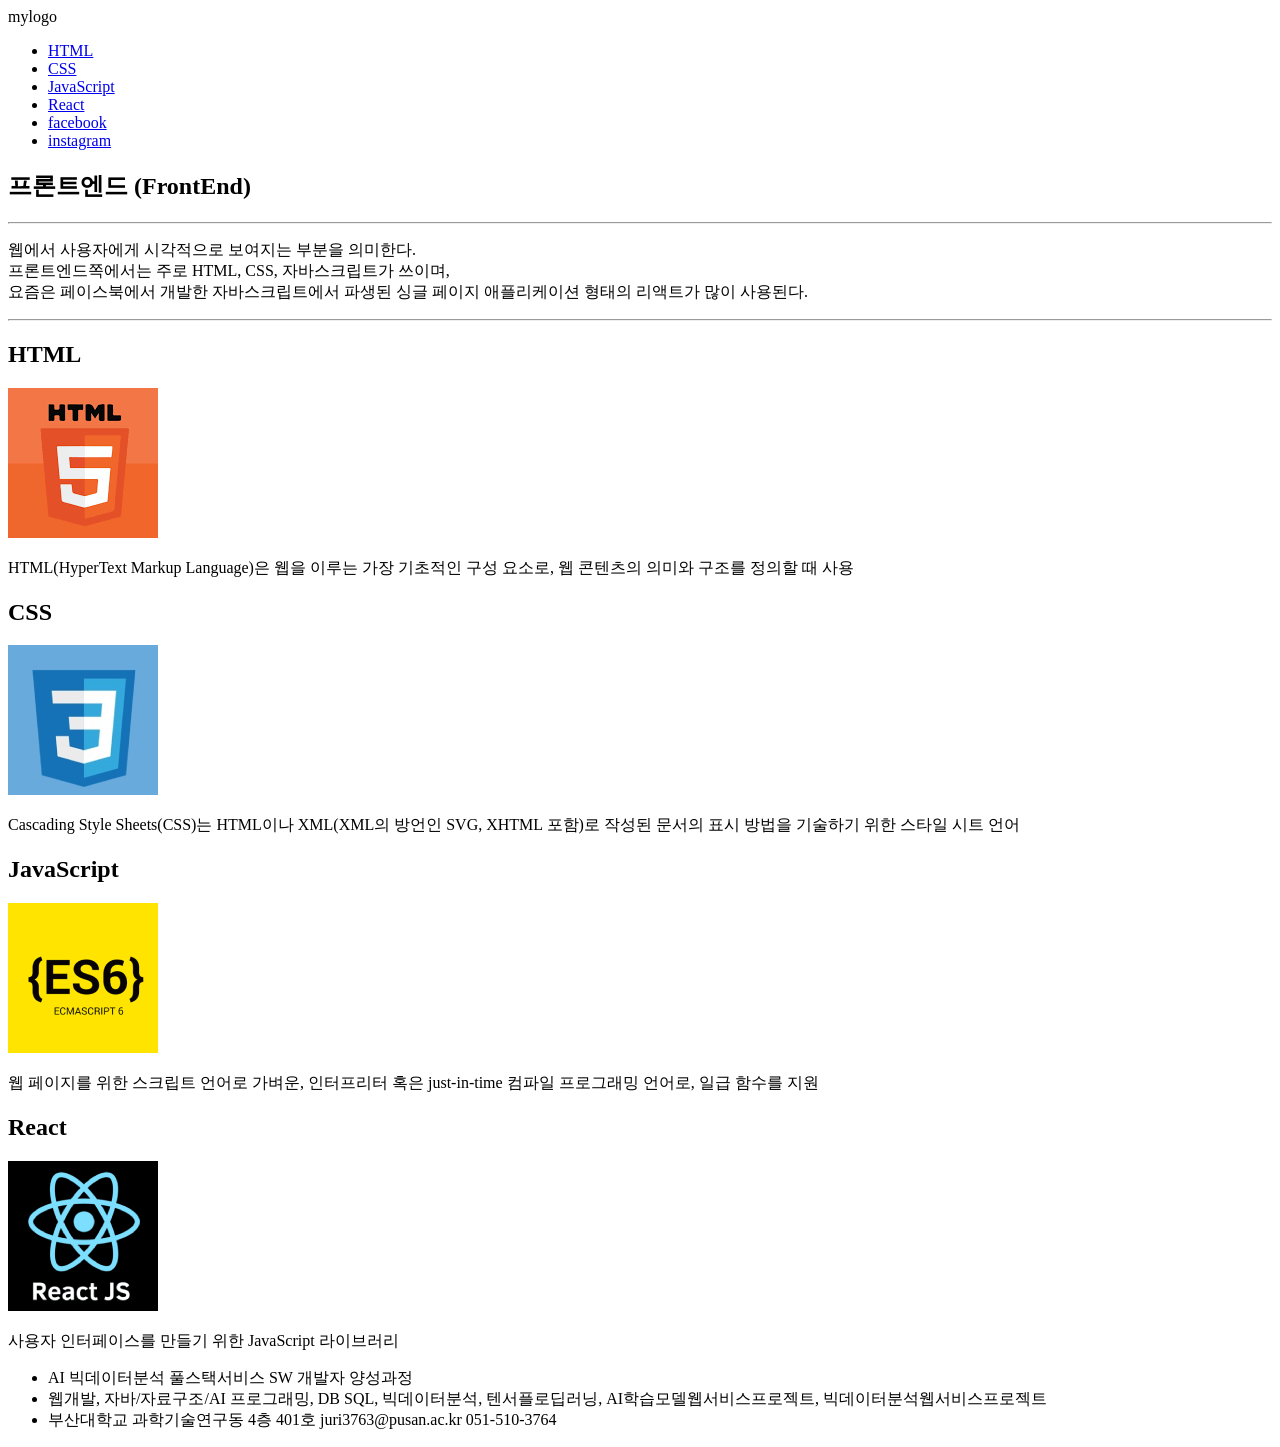
==== 02/02.html @ 2b5cc47b "html basic" ====
<!DOCTYPE html>
<html lang="ko">

<head>
    <meta charset="UTF-8">
    <meta name="viewport" content="width=device-width, initial-scale=1.0">
    <title>HTML 기초</title>
</head>

<body>
    <!-- 메뉴영역 -->
    <header>
        <nav>
            <div> mylogo </div>
            <ul>
                <li><a href="#h2html">HTML</a></li>
                <li><a href="#h2css">CSS</a></li>
                <li><a href="#h2js">JavaScript</a></li>
                <li><a href="#h2react">React</a></li>
                <li><a href="https://www.facebook.com/" target="_blank">facebook</a> </li>
                <li><a href="https://www.instagram.com/" target="_blank">instagram</a></li>
            </ul>
        </nav>
    </header>

    <!-- 메인영역 -->
    <main>
        <section>
            <h1>
                프론트엔드
                (FrontEnd)
            </h1>
            <hr>
            <p>
                웹에서 사용자에게 시각적으로 보여지는 부분을 의미한다.
                <br>프론트엔드쪽에서는 주로 <span>HTML, CSS, 자바스크립트</span>가 쓰이며,
                <br>요즘은 페이스북에서 개발한 자바스크립트에서 파생된 싱글 페이지 애플리케이션 형태의 리액트가 많이 사용된다.
            </p>
            <hr>
        </section>

        <section>
            <h2 id='h2html'> HTML </h2>
            <div>
                <img src="../img/html.png" alt="HTML">
            </div>
            <p>HTML(HyperText Markup Language)은 웹을 이루는 가장 기초적인 구성 요소로, 웹 콘텐츠의 의미와 구조를 정의할 때 사용
            </p>
        </section>

        <section>
            <h2 id='h2css'>CSS</h2>
            <div>
                <img src="../img/css.png" alt="CSS">
            </div>
            <p>Cascading Style Sheets(CSS)는 HTML이나 XML(XML의 방언인 SVG, XHTML 포함)로 작성된 문서의 표시 방법을 기술하기 위한 스타일 시트 언어
            </p>
        </section>

        <section>
            <h2 id='h2js' alt="JavaScript">JavaScript</h2>
            <div>
                <img src="../img/js.png">
            </div>
            <p>웹 페이지를 위한 스크립트 언어로 가벼운, 인터프리터 혹은 just-in-time 컴파일 프로그래밍 언어로, 일급 함수를 지원
            </p>
        </section>

        <section>
            <h2 id='h2react' alt="REACT">React</h2>
            <div>
                <img src="../img/react.png">
            </div>
            <p>사용자 인터페이스를 만들기 위한 JavaScript 라이브러리
            </p>
        </section>
    </main>

    <footer>
        <ul>
            <li>AI 빅데이터분석 풀스택서비스 SW 개발자 양성과정</li>
            <li>웹개발, 자바/자료구조/AI 프로그래밍, DB SQL, 빅데이터분석, 텐서플로딥러닝, AI학습모델웹서비스프로젝트, 빅데이터분석웹서비스프로젝트</li>
            <li>부산대학교 과학기술연구동 4층 401호 juri3763@pusan.ac.kr 051-510-3764</li>
        </ul>
    </footer>

</body>

</html>
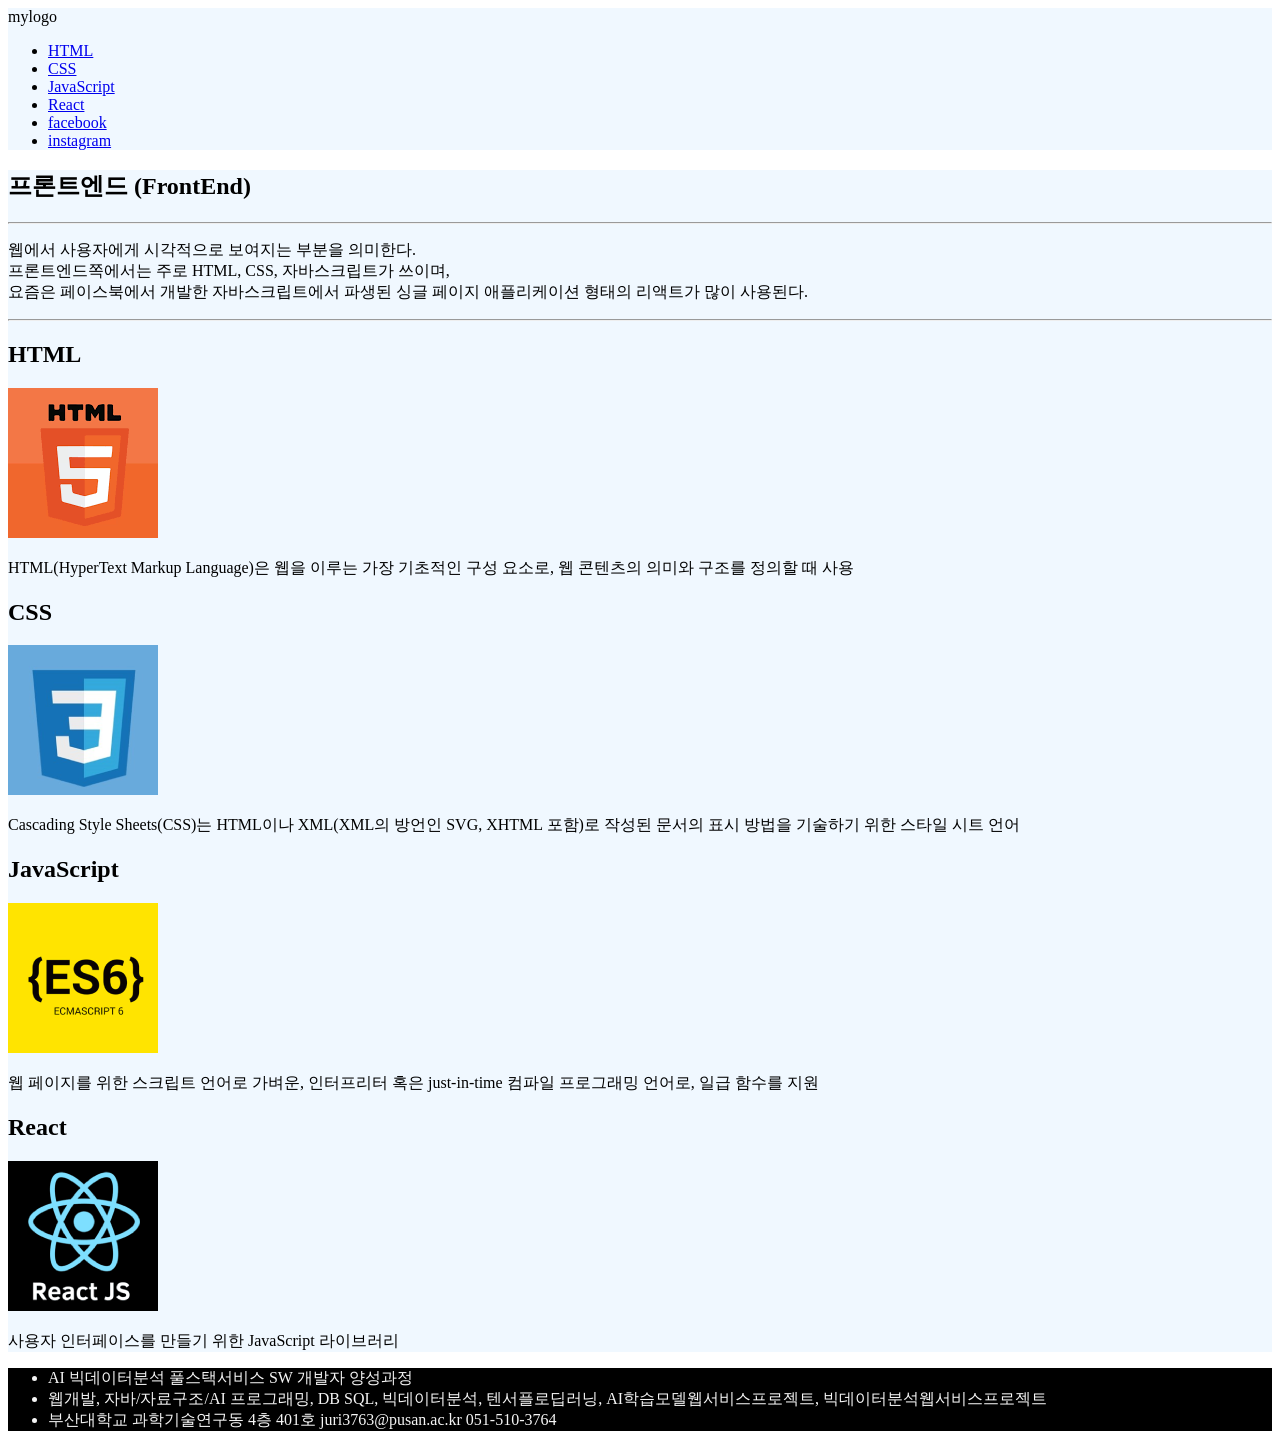
==== commit 8f1abe09: "css basic" ====
--- a/02/02.html
+++ b/02/02.html
@@ -4,14 +4,25 @@
 <head>
     <meta charset="UTF-8">
     <meta name="viewport" content="width=device-width, initial-scale=1.0">
-    <title>HTML 기초</title>
+    <title>CSS 기초</title>
+    <link rel="stylesheet" type="text/css" href="./02.css">
+    <!-- style 태그 사용
+    <style>
+        main{
+            background-color: aliceblue;
+        }
+    </style>
+    -->
+    
 </head>
 
 <body>
     <!-- 메뉴영역 -->
+    <!-- 인라인 속성  css 사용-->
+    <!-- <header style="background-color: aliceblue;"> -->
     <header>
+        <div> mylogo </div>
         <nav>
-            <div> mylogo </div>
             <ul>
                 <li><a href="#h2html">HTML</a></li>
                 <li><a href="#h2css">CSS</a></li>
@@ -25,7 +36,7 @@
 
     <!-- 메인영역 -->
     <main>
-        <section>
+        <article>
             <h1>
                 프론트엔드
                 (FrontEnd)
@@ -37,7 +48,7 @@
                 <br>요즘은 페이스북에서 개발한 자바스크립트에서 파생된 싱글 페이지 애플리케이션 형태의 리액트가 많이 사용된다.
             </p>
             <hr>
-        </section>
+        </article>
 
         <section>
             <h2 id='h2html'> HTML </h2>
--- a/02/02.css
+++ b/02/02.css
@@ -0,0 +1,12 @@
+header {
+    background-color: aliceblue;
+}
+
+main {
+    background-color: aliceblue;
+}
+
+footer{
+    background-color: black;
+    color: whitesmoke ;
+}
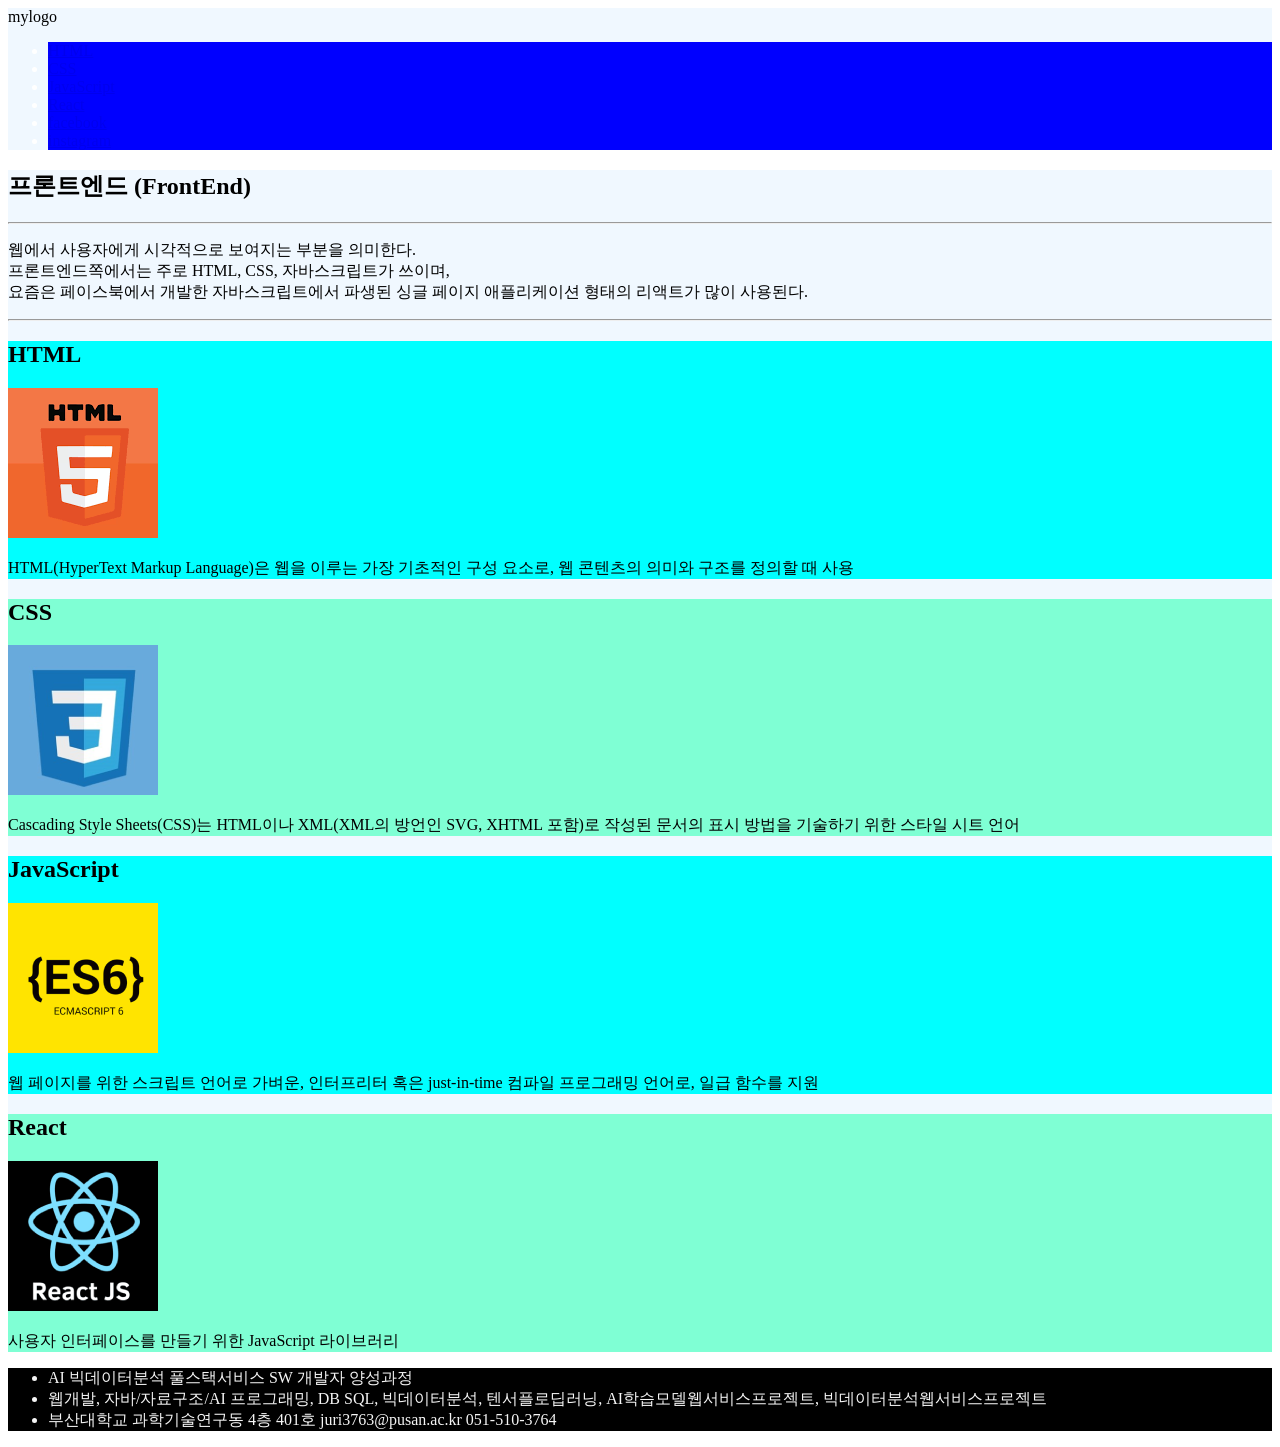
==== commit d112a36c: "css basic" ====
--- a/02/02.html
+++ b/02/02.html
@@ -23,7 +23,7 @@
     <header>
         <div> mylogo </div>
         <nav>
-            <ul>
+            <ul id="menu">
                 <li><a href="#h2html">HTML</a></li>
                 <li><a href="#h2css">CSS</a></li>
                 <li><a href="#h2js">JavaScript</a></li>
@@ -50,7 +50,7 @@
             <hr>
         </article>
 
-        <section>
+        <section class="s1">
             <h2 id='h2html'> HTML </h2>
             <div>
                 <img src="../img/html.png" alt="HTML">
@@ -59,7 +59,7 @@
             </p>
         </section>
 
-        <section>
+        <section class="s2">
             <h2 id='h2css'>CSS</h2>
             <div>
                 <img src="../img/css.png" alt="CSS">
@@ -68,7 +68,7 @@
             </p>
         </section>
 
-        <section>
+        <section class="s1">
             <h2 id='h2js' alt="JavaScript">JavaScript</h2>
             <div>
                 <img src="../img/js.png">
@@ -77,7 +77,7 @@
             </p>
         </section>
 
-        <section>
+        <section class="s2">
             <h2 id='h2react' alt="REACT">React</h2>
             <div>
                 <img src="../img/react.png">
--- a/02/02.css
+++ b/02/02.css
@@ -9,4 +9,25 @@
 footer{
     background-color: black;
     color: whitesmoke ;
+}
+
+#menu>li{
+    background-color: blue;
+    color: white;
+}
+
+#menu > a{
+    color: white;
+}
+
+section{
+    background-color: white;
+}
+
+.s1 {
+    background-color: aqua;
+}
+
+.s2 {
+    background-color: aquamarine;
 }
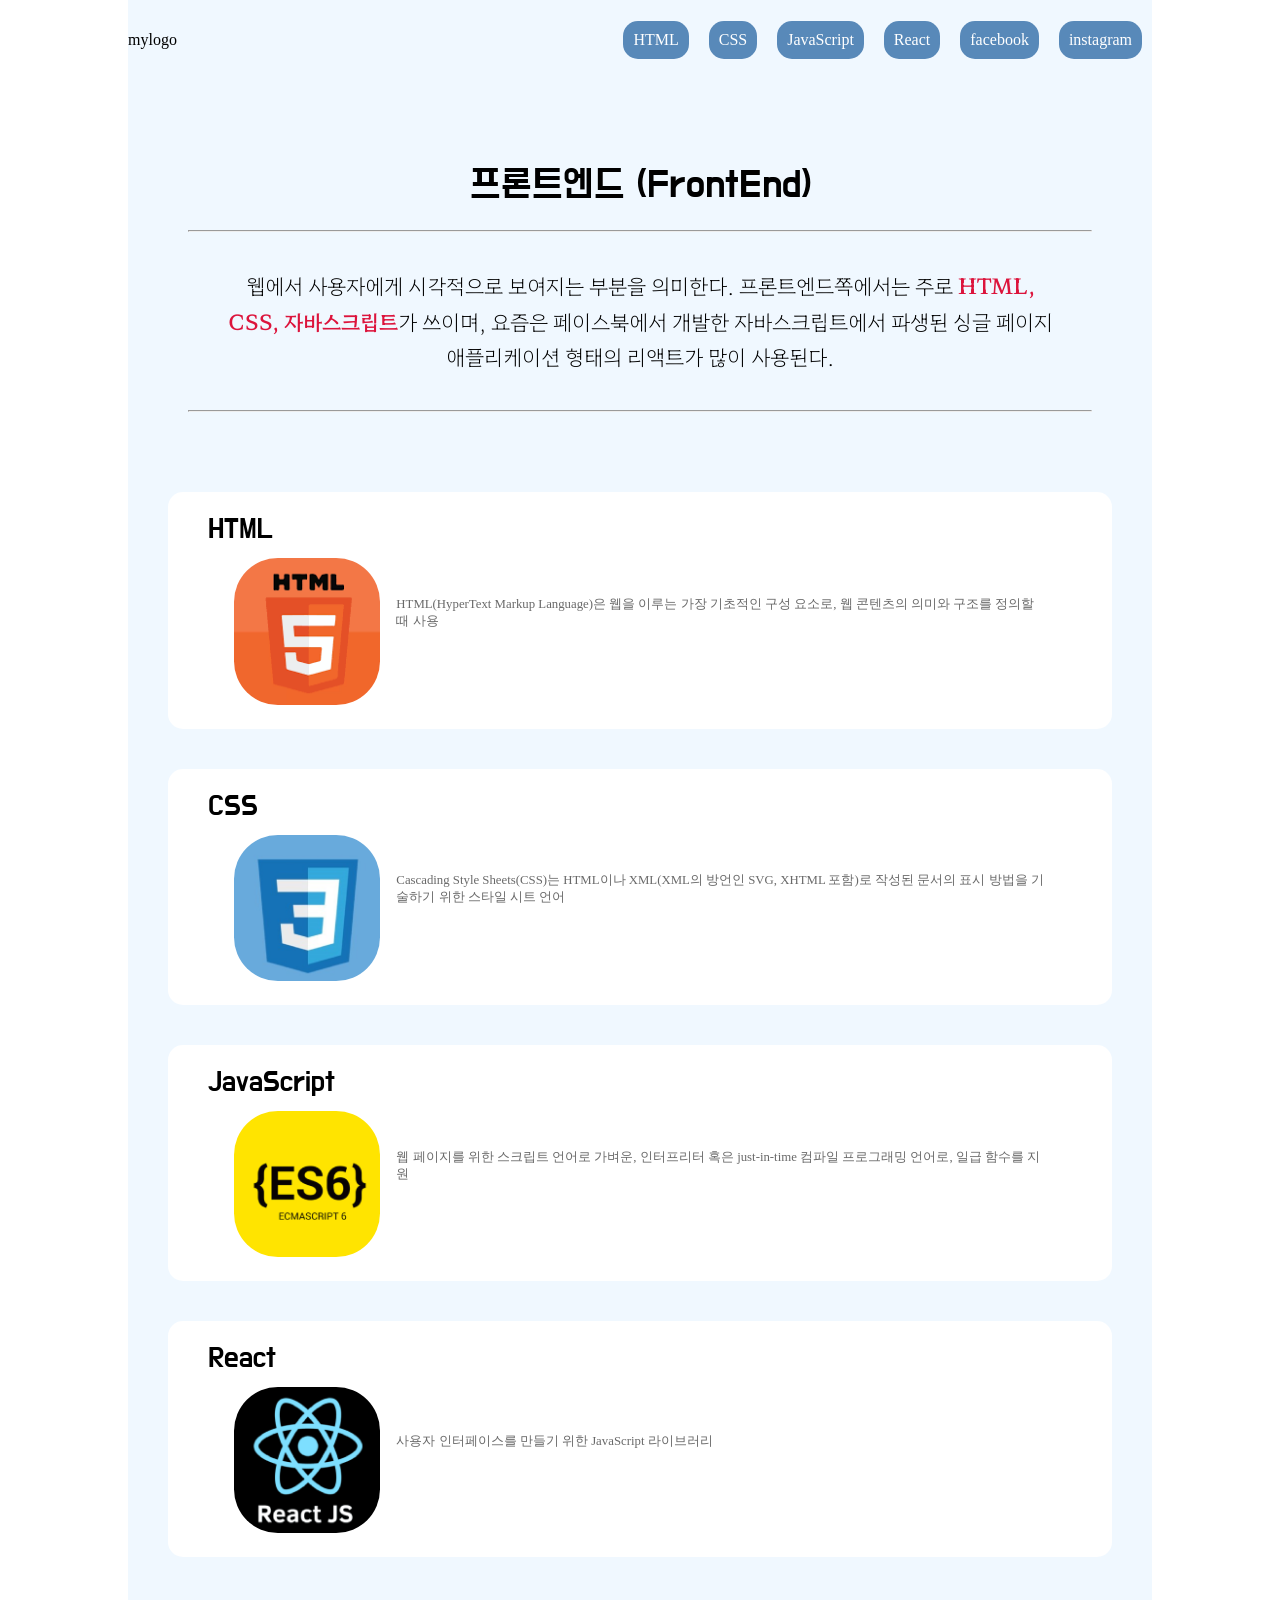
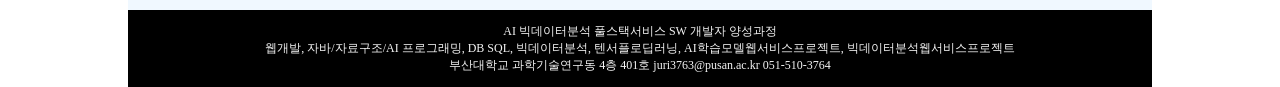
==== commit 93ded1b8: "css basic2" ====
--- a/02/02.html
+++ b/02/02.html
@@ -6,6 +6,10 @@
     <meta name="viewport" content="width=device-width, initial-scale=1.0">
     <title>CSS 기초</title>
     <link rel="stylesheet" type="text/css" href="./02.css">
+    <link rel="preconnect" href="https://fonts.googleapis.com">
+    <link rel="preconnect" href="https://fonts.gstatic.com" crossorigin>
+    <link href="https://fonts.googleapis.com/css2?family=Do+Hyeon&family=Gowun+Dodum&family=Hahmlet:wght@100..900&family=Noto+Sans+KR:wght@100..900&display=swap" rel="stylesheet">
+   
     <!-- style 태그 사용
     <style>
         main{
@@ -24,12 +28,12 @@
         <div> mylogo </div>
         <nav>
             <ul id="menu">
-                <li><a href="#h2html">HTML</a></li>
-                <li><a href="#h2css">CSS</a></li>
-                <li><a href="#h2js">JavaScript</a></li>
-                <li><a href="#h2react">React</a></li>
-                <li><a href="https://www.facebook.com/" target="_blank">facebook</a> </li>
-                <li><a href="https://www.instagram.com/" target="_blank">instagram</a></li>
+                <li class='munuLi'><a href="#h2html">HTML</a></li>
+                <li class='munuLi'><a href="#h2css">CSS</a></li>
+                <li class='munuLi'><a href="#h2js">JavaScript</a></li>
+                <li class='munuLi'><a href="#h2react">React</a></li>
+                <li class='munuLi'><a href="https://www.facebook.com/" target="_blank">facebook</a> </li>
+                <li class='munuLi'><a href="https://www.instagram.com/" target="_blank">instagram</a></li>
             </ul>
         </nav>
     </header>
@@ -42,48 +46,56 @@
                 (FrontEnd)
             </h1>
             <hr>
-            <p>
+            <p id="artP">
                 웹에서 사용자에게 시각적으로 보여지는 부분을 의미한다.
-                <br>프론트엔드쪽에서는 주로 <span>HTML, CSS, 자바스크립트</span>가 쓰이며,
-                <br>요즘은 페이스북에서 개발한 자바스크립트에서 파생된 싱글 페이지 애플리케이션 형태의 리액트가 많이 사용된다.
+                프론트엔드쪽에서는 주로 <span>HTML, CSS, 자바스크립트</span>가 쓰이며,
+                요즘은 페이스북에서 개발한 자바스크립트에서 파생된 싱글 페이지 애플리케이션 형태의 리액트가 많이 사용된다.
             </p>
             <hr>
         </article>
 
         <section class="s1">
             <h2 id='h2html'> HTML </h2>
-            <div>
-                <img src="../img/html.png" alt="HTML">
+            <div class="secDiv">
+                <div>
+                    <img src="../img/html.png" alt="HTML">
+                </div>
+                <p>HTML(HyperText Markup Language)은 웹을 이루는 가장 기초적인 구성 요소로, 웹 콘텐츠의 의미와 구조를 정의할 때 사용
+                </p>
             </div>
-            <p>HTML(HyperText Markup Language)은 웹을 이루는 가장 기초적인 구성 요소로, 웹 콘텐츠의 의미와 구조를 정의할 때 사용
-            </p>
         </section>
 
         <section class="s2">
             <h2 id='h2css'>CSS</h2>
-            <div>
-                <img src="../img/css.png" alt="CSS">
+            <div class="secDiv">
+                <div>
+                    <img src="../img/css.png" alt="CSS">
+                </div>
+                <p>Cascading Style Sheets(CSS)는 HTML이나 XML(XML의 방언인 SVG, XHTML 포함)로 작성된 문서의 표시 방법을 기술하기 위한 스타일 시트 언어
+                </p>
             </div>
-            <p>Cascading Style Sheets(CSS)는 HTML이나 XML(XML의 방언인 SVG, XHTML 포함)로 작성된 문서의 표시 방법을 기술하기 위한 스타일 시트 언어
-            </p>
         </section>
 
         <section class="s1">
             <h2 id='h2js' alt="JavaScript">JavaScript</h2>
-            <div>
-                <img src="../img/js.png">
+            <div class="secDiv">
+                <div>
+                    <img src="../img/js.png">
+                </div>
+                <p>웹 페이지를 위한 스크립트 언어로 가벼운, 인터프리터 혹은 just-in-time 컴파일 프로그래밍 언어로, 일급 함수를 지원
+                </p>
             </div>
-            <p>웹 페이지를 위한 스크립트 언어로 가벼운, 인터프리터 혹은 just-in-time 컴파일 프로그래밍 언어로, 일급 함수를 지원
-            </p>
         </section>
 
         <section class="s2">
             <h2 id='h2react' alt="REACT">React</h2>
-            <div>
-                <img src="../img/react.png">
+            <div class="secDiv">
+                <div>
+                    <img src="../img/react.png">
+                </div>
+                <p>사용자 인터페이스를 만들기 위한 JavaScript 라이브러리
+                </p>
             </div>
-            <p>사용자 인터페이스를 만들기 위한 JavaScript 라이브러리
-            </p>
         </section>
     </main>
 
--- a/02/02.css
+++ b/02/02.css
@@ -1,33 +1,182 @@
-header {
-    background-color: aliceblue;
+*{
+    padding: 0px;
+    margin: 0px;
+    box-sizing: border-box;     /* padding 및 margin 설정이 width, height 내에서 설정되도록 */
 }
 
-main {
+header, main, footer{
+    width: 80%;
+    margin-left: 10%;
+}
+
+header,main {
     background-color: aliceblue;
+
 }
+
+main{
+    padding-bottom: 1%;
+}
+
+
+/* 
+부등호 header>ul 은 바로 아래 자식만 서칭
+공백 header ul 은 하위 모든 자식 서칭  
+*/
+
+header, header ul {
+    display: flex;              /* 여러 요소들을 수직, 수평 선택적으로 배치하기 위함 */
+    flex-direction: row;        /*수평배치*/
+    justify-content: space-between;     /*요소 사이들의 공간을 균일하게 분배 */
+    align-items: center;        /* 수직 기준 위치 설정 */
+}
+
+header{
+    height: 80px;
+    
+}
+
+h1{
+    font-family: "Do Hyeon", sans-serif;
+    font-weight: 400;
+    font-style: normal;
+    font-size: 250%;
+}
+
+#artP{
+    padding: 4%;
+    line-height: 170%;
+    font-family: "Hahmlet", serif;
+    font-optical-sizing: auto;
+    font-weight: 200;
+    font-style: normal;
+    font-size: 130%;
+}
+article p {
+    padding: 30% 0%;
+}
+
+/* header ul{
+    display: flex;
+    flex-direction: row;   
+    justify-content: space-between; 
+} */
+
+ul {
+    list-style: none;   /* list 앞의 점 없애기 */
+
+}
+
+.munuLi {
+    margin-right: 10px;
+    margin-Left : 10px;
+    padding: 10px;
+    background-color: rgb(88, 137, 185);
+    border-radius: 15px;
+}
+
+.munuLi:hover {
+    background-color: rgb(150, 205, 224);
+    
+}
+a {
+    text-decoration: none;
+    color: white;
+}
+
+article {
+    padding: 60px;
+}
+
+h1, article>p {
+    justify-content: center;
+    align-items: center;
+    text-align: center;
+    padding: 20px;
+}
+
+span{
+    color: crimson;
+    font-family: "Hahmlet", serif;
+    font-weight: 500;
+}
+
+section{
+    margin: 20px 40px 40px 40px;
+    padding : 20px 40px 20px 40px;    /* 2개입력시 위/아래  왼/오 */
+    background-color: white;
+    border-radius: 15px;
+}
+
+h2 {
+    padding-bottom: 10px;
+    font-family: "Do Hyeon", sans-serif;
+    font-weight: 400;
+    font-style: normal;
+    font-size: 180%;
+}
+.secDiv {
+    display: flex;
+    flex-direction: row;
+    align-items: center;
+    padding-left: 3%;
+    padding-right: 3%;
+}
+
+.secDiv > div {
+    width: 20%;
+    
+}
+
+.secDiv img{
+    width: 90%;
+    border-radius: 30%;
+}
+.secDiv > p {
+    width: 80%;
+    font-size: 80%;
+    
+    color: dimgray;
+    padding-bottom: 5%;
+    
+}
+
 
 footer{
     background-color: black;
     color: whitesmoke ;
+    font-size: 75%;
+    text-align: center;
+    padding: 1% 0%;
 }
 
-#menu>li{
-    background-color: blue;
-    color: white;
+@media screen and (max-width : 1024px) {
+    header, main, footer{
+        width: 100%;
+        margin-left: 0px;
+    }
 }
 
-#menu > a{
-    color: white;
-}
+@media screen and (max-width : 768px) {
+    header, header ul {
+        display: flex;              /* 여러 요소들을 수직, 수평 선택적으로 배치하기 위함 */
+        flex-direction: column;        /*수평배치*/
+        justify-content: space-between;     /*요소 사이들의 공간을 균일하게 분배 */
+        align-items: center;        /* 수직 기준 위치 설정 */
+        width: 100%;
+    }
 
-section{
-    background-color: white;
-}
+    header{
+        height: auto;
+        padding: 20px;
+        
 
-.s1 {
-    background-color: aqua;
-}
+    }
 
-.s2 {
-    background-color: aquamarine;
+    header li{
+        width: 90%;
+        margin-bottom: 5px;
+        text-align: center;
+    }
+
 }
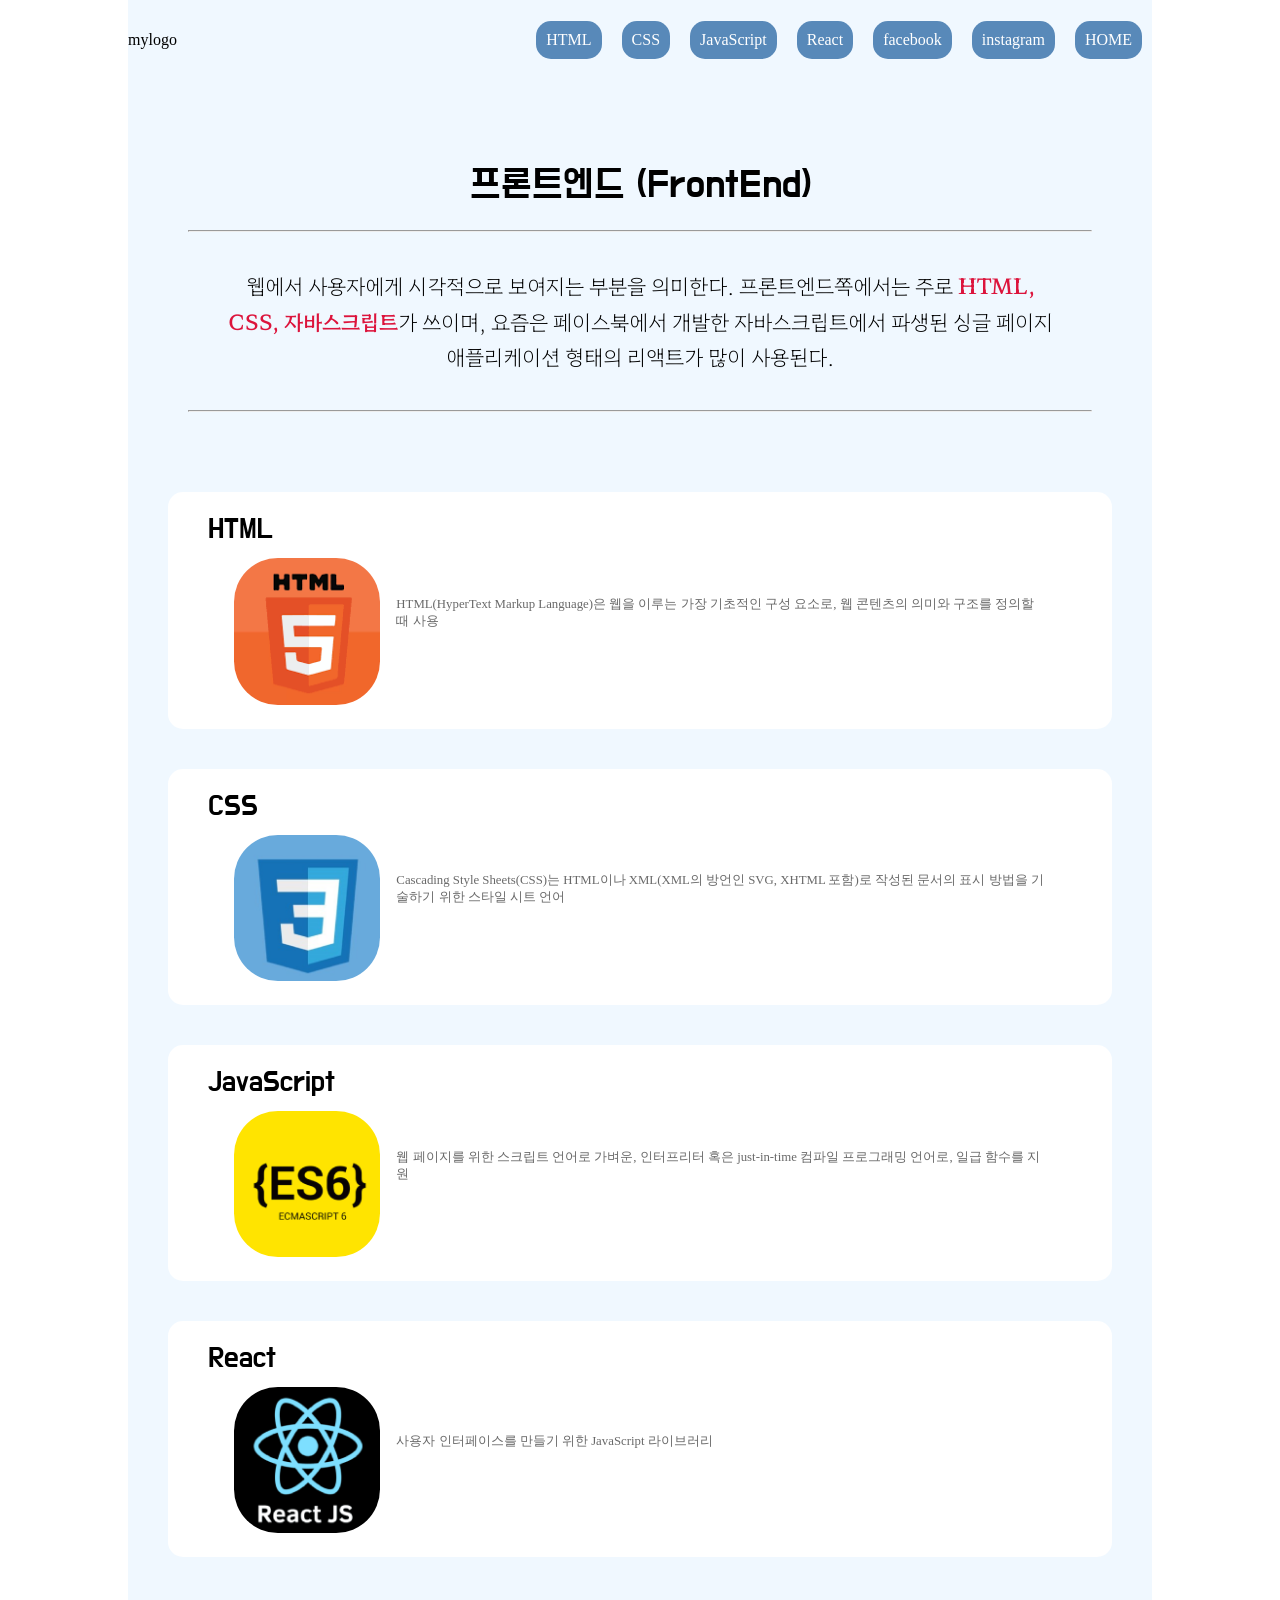
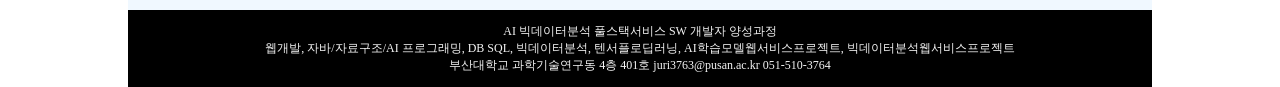
==== commit f403cf4c: "js 기초" ====
--- a/02/02.html
+++ b/02/02.html
@@ -34,6 +34,7 @@
                 <li class='munuLi'><a href="#h2react">React</a></li>
                 <li class='munuLi'><a href="https://www.facebook.com/" target="_blank">facebook</a> </li>
                 <li class='munuLi'><a href="https://www.instagram.com/" target="_blank">instagram</a></li>
+                <li class='munuLi'><a href="../index.html" target="_blank">HOME</a></li>
             </ul>
         </nav>
     </header>
--- a/02/02.css
+++ b/02/02.css
@@ -77,8 +77,8 @@
 
 .munuLi:hover {
     background-color: rgb(150, 205, 224);
-    
 }
+
 a {
     text-decoration: none;
     color: white;
@@ -165,6 +165,7 @@
         align-items: center;        /* 수직 기준 위치 설정 */
         width: 100%;
     }
+    
 
     header{
         height: auto;
